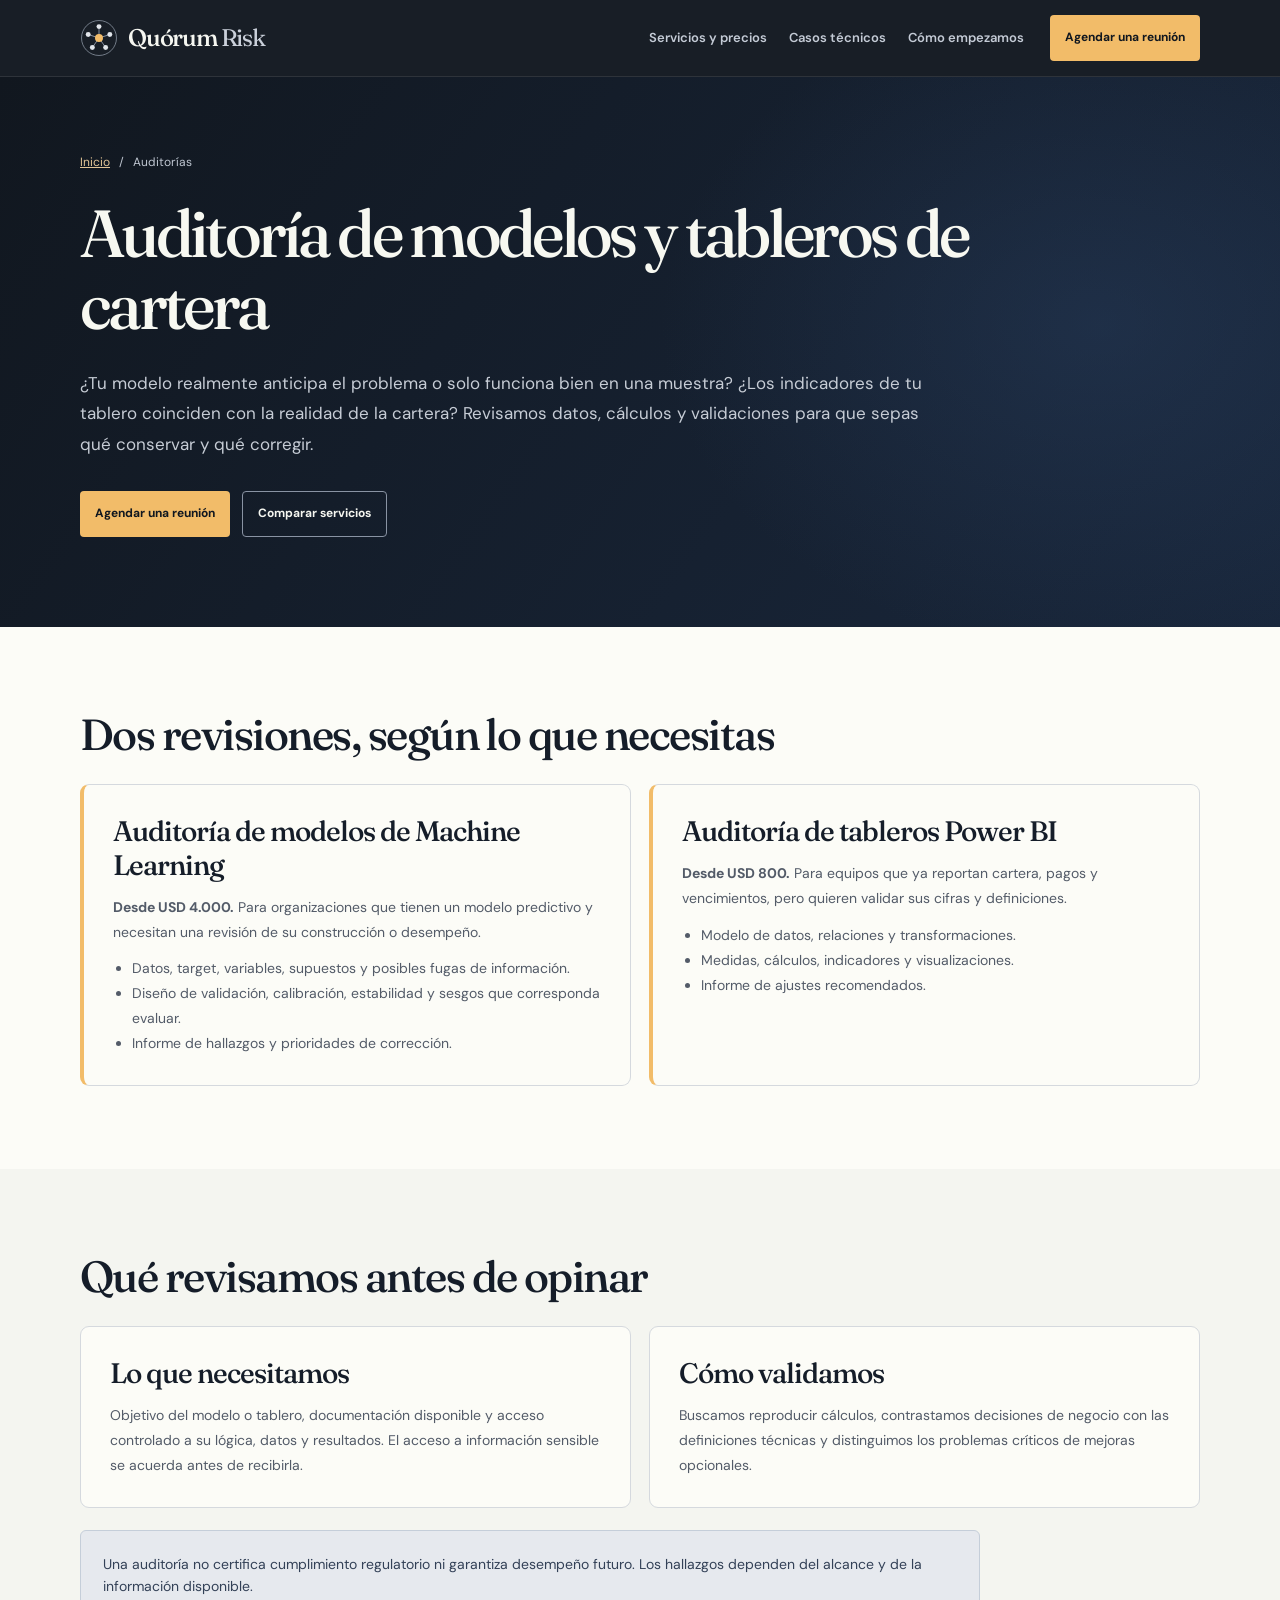
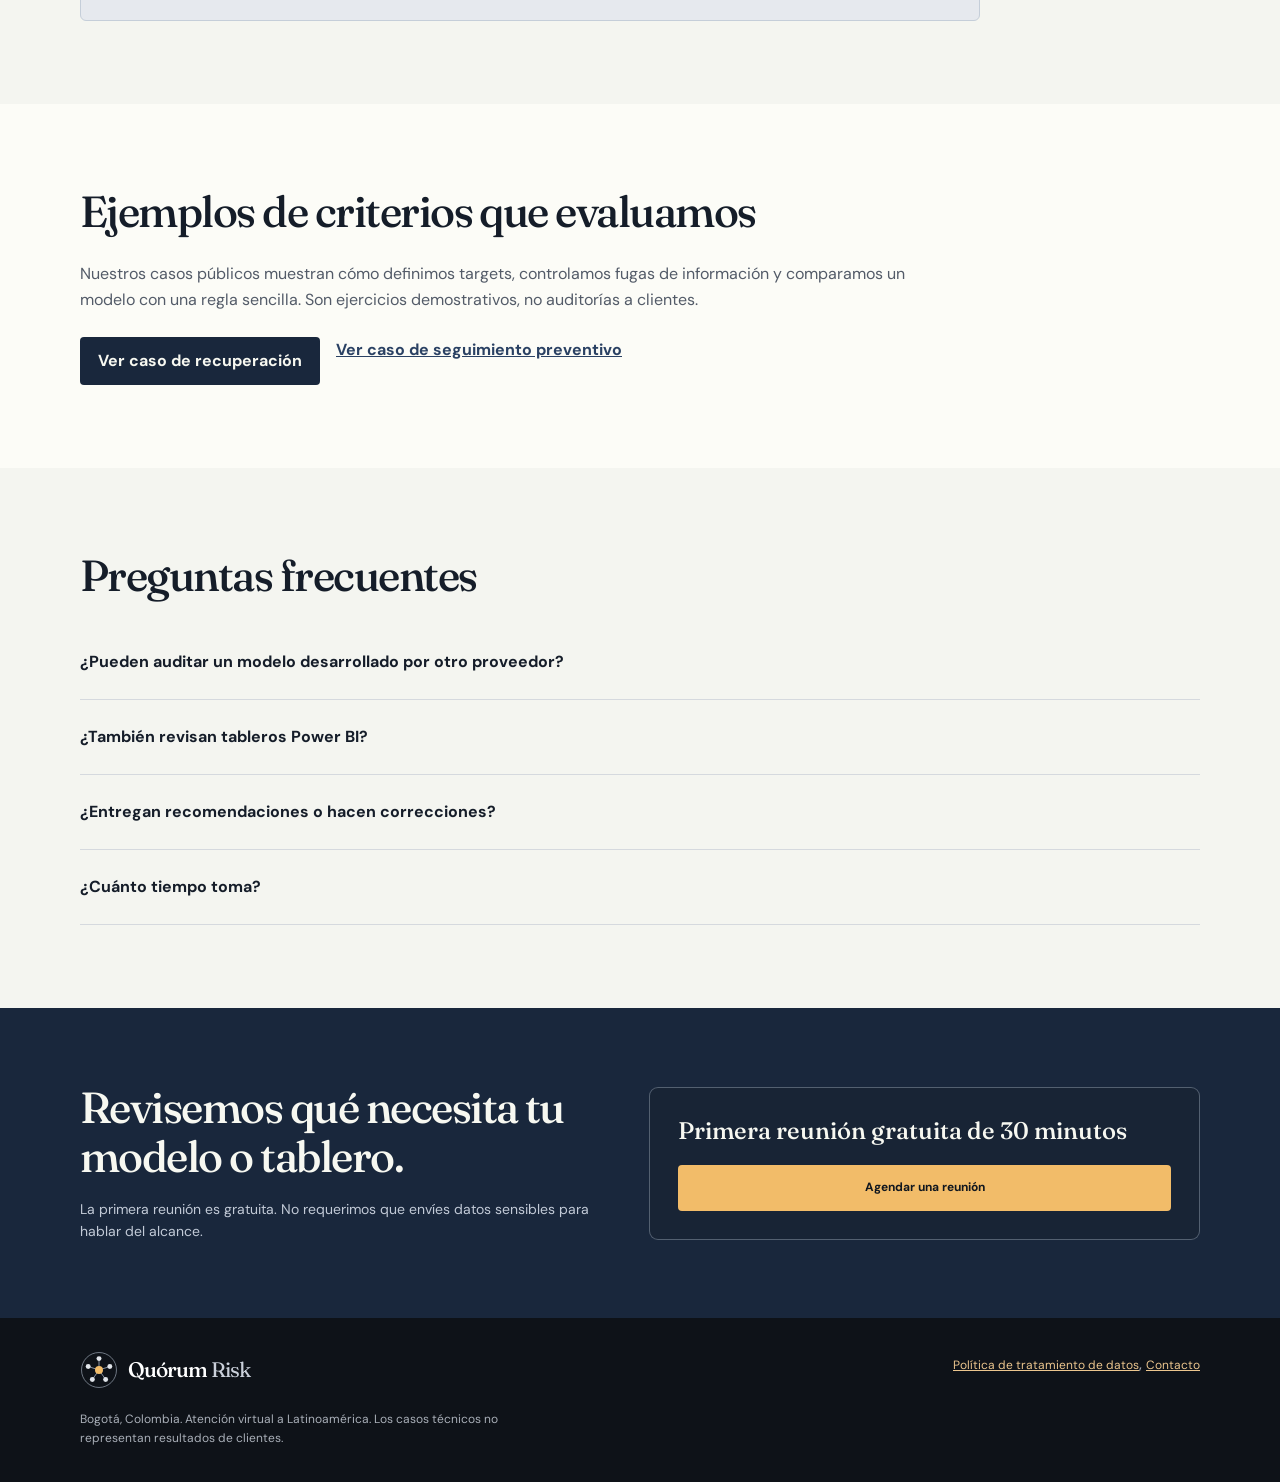
==== auditoria-de-modelos/index.html @ 506371ed "Actualizamos la web con servicios, precios y casos explicados" ====
<!doctype html>
<html lang="es">
<head>
  <meta charset="utf-8"><meta name="viewport" content="width=device-width,initial-scale=1"><meta name="theme-color" content="#11171f">
  <title>Auditoría de modelos de riesgo y Power BI | Quórum Risk</title>
  <meta name="description" content="Auditoría de modelos de Machine Learning y tableros Power BI: datos, supuestos, validación, cálculos e indicadores de cartera. Desde USD 800.">
  <link rel="canonical" href="https://quorumrisk.co/auditoria-de-modelos/"><link rel="stylesheet" href="/assets/secondary.css">
  <script type="application/ld+json">{"@context":"https://schema.org","@type":"Service","name":"Auditoría de modelos de riesgo y Power BI","serviceType":"Auditoría de modelos predictivos y tableros de cartera","provider":{"@type":"Organization","name":"Quórum Risk","url":"https://quorumrisk.co/"},"areaServed":"Latinoamérica","url":"https://quorumrisk.co/auditoria-de-modelos/"}</script>
</head>
<body>
  <header class="site-header"><div class="wrap header-content"><a class="logo" href="/"><img src="/assets/quorum-icon.svg" alt=""><span class="logo-text">Quórum <span>Risk</span></span></a><nav class="nav" aria-label="Navegación"><a href="/#soluciones">Servicios y precios</a><a href="/#casos">Casos técnicos</a><a href="/#como-empezamos">Cómo empezamos</a></nav><details class="mobile-nav"><summary>Menú</summary><nav aria-label="Navegación móvil"><a href="/#soluciones">Servicios y precios</a><a href="/#casos">Casos técnicos</a><a href="/#agenda">Agendar una reunión</a></nav></details><a class="header-cta" href="/#agenda">Agendar una reunión</a></div></header>
  <main>
    <section class="hero"><div class="wrap"><div class="breadcrumbs"><a href="/">Inicio</a><span>/</span><span>Auditorías</span></div><h1>Auditoría de modelos y tableros de cartera</h1><p class="lead">¿Tu modelo realmente anticipa el problema o solo funciona bien en una muestra? ¿Los indicadores de tu tablero coinciden con la realidad de la cartera? Revisamos datos, cálculos y validaciones para que sepas qué conservar y qué corregir.</p><div class="hero-actions"><a class="button" href="/#agenda">Agendar una reunión</a><a class="button button-outline" href="/#soluciones">Comparar servicios</a></div></div></section>
    <section class="section"><div class="wrap"><h2>Dos revisiones, según lo que necesitas</h2><div class="grid"><article class="panel accent" id="machine-learning"><h3>Auditoría de modelos de Machine Learning</h3><p><strong>Desde USD 4.000.</strong> Para organizaciones que tienen un modelo predictivo y necesitan una revisión de su construcción o desempeño.</p><ul><li>Datos, target, variables, supuestos y posibles fugas de información.</li><li>Diseño de validación, calibración, estabilidad y sesgos que corresponda evaluar.</li><li>Informe de hallazgos y prioridades de corrección.</li></ul></article><article class="panel accent" id="power-bi"><h3>Auditoría de tableros Power BI</h3><p><strong>Desde USD 800.</strong> Para equipos que ya reportan cartera, pagos y vencimientos, pero quieren validar sus cifras y definiciones.</p><ul><li>Modelo de datos, relaciones y transformaciones.</li><li>Medidas, cálculos, indicadores y visualizaciones.</li><li>Informe de ajustes recomendados.</li></ul></article></div></div></section>
    <section class="section"><div class="wrap"><h2>Qué revisamos antes de opinar</h2><div class="grid"><article class="panel"><h3>Lo que necesitamos</h3><p>Objetivo del modelo o tablero, documentación disponible y acceso controlado a su lógica, datos y resultados. El acceso a información sensible se acuerda antes de recibirla.</p></article><article class="panel"><h3>Cómo validamos</h3><p>Buscamos reproducir cálculos, contrastamos decisiones de negocio con las definiciones técnicas y distinguimos los problemas críticos de mejoras opcionales.</p></article></div><p class="note" style="margin-top:22px">Una auditoría no certifica cumplimiento regulatorio ni garantiza desempeño futuro. Los hallazgos dependen del alcance y de la información disponible.</p></div></section>
    <section class="section"><div class="wrap"><h2>Ejemplos de criterios que evaluamos</h2><p class="intro">Nuestros casos públicos muestran cómo definimos targets, controlamos fugas de información y comparamos un modelo con una regla sencilla. Son ejercicios demostrativos, no auditorías a clientes.</p><div class="case-links"><a href="/casos/recuperacion-de-cartera/">Ver caso de recuperación</a><a href="/casos/alerta-temprana/">Ver caso de seguimiento preventivo</a></div></div></section>
    <section class="section faq"><div class="wrap"><h2>Preguntas frecuentes</h2><details><summary>¿Pueden auditar un modelo desarrollado por otro proveedor?</summary><p>Sí. Necesitamos acordar acceso a la documentación, código y datos necesarios para una revisión útil.</p></details><details><summary>¿También revisan tableros Power BI?</summary><p>Sí. Podemos revisar medidas, relaciones, transformaciones y consistencia de indicadores.</p></details><details><summary>¿Entregan recomendaciones o hacen correcciones?</summary><p>La auditoría incluye un informe de hallazgos. La implementación de correcciones se acuerda como alcance adicional si la necesitas.</p></details><details><summary>¿Cuánto tiempo toma?</summary><p>Depende de la cantidad de modelos o tableros, documentación y complejidad. Lo definimos en la propuesta.</p></details></div></section>
    <section class="cta"><div class="wrap grid"><div><h2>Revisemos qué necesita tu modelo o tablero.</h2><p>La primera reunión es gratuita. No requerimos que envíes datos sensibles para hablar del alcance.</p></div><div class="action-panel"><strong>Primera reunión gratuita de 30 minutos</strong><a class="button" href="https://cal.com/quorumrisk" target="_blank" rel="noopener noreferrer">Agendar una reunión</a></div></div></section>
  </main>
  <footer class="footer"><div class="wrap"><div><a class="logo" href="/"><img src="/assets/quorum-icon.svg" alt=""><span class="logo-text">Quórum <span>Risk</span></span></a><p>Bogotá, Colombia. Atención virtual a Latinoamérica. Los casos técnicos no representan resultados de clientes.</p></div><div class="links"><a href="/privacidad/">Política de tratamiento de datos</a>, <a href="mailto:contacto@quorumrisk.co">Contacto</a></div></div></footer>
</body>
</html>
---- assets/secondary.css ----
@import url('https://fonts.googleapis.com/css2?family=DM+Sans:wght@400;500;600;700&family=Fraunces:opsz,wght@9..144,400;9..144,500;9..144,600&display=swap');
:root{--deep:#11171f;--pine:#19273c;--pine2:#2a4163;--paper:#f4f5f0;--surface:#fcfcf7;--line:#d5d9de;--ink:#151d29;--muted:#535b68;--gold:#f2bc69;--heading:'Fraunces',Georgia,serif;--body:'DM Sans',system-ui,sans-serif}
*{box-sizing:border-box}html{scroll-behavior:smooth}body{margin:0;color:var(--ink);background:var(--paper);font:16px/1.62 var(--body);-webkit-font-smoothing:antialiased}h1,h2,h3,p{margin:0}h1,h2,h3{font-family:var(--heading);font-weight:500;letter-spacing:-.035em}h1{font-size:clamp(2.8rem,5.2vw,5.2rem);line-height:1.08;letter-spacing:-.055em}h2{font-size:clamp(2rem,3.4vw,3.1rem);line-height:1.13}h3{font-size:clamp(1.35rem,2.2vw,1.9rem);line-height:1.2}a{color:inherit}a:focus-visible,summary:focus-visible{outline:3px solid var(--gold);outline-offset:4px}.wrap{width:min(1120px,calc(100% - 52px));margin:auto}
.site-header{position:sticky;top:0;z-index:30;background:#11171ff7;color:#f5f6f0;border-bottom:1px solid #ffffff18;backdrop-filter:blur(15px)}.header-content{min-height:76px;display:flex;gap:26px;align-items:center}.logo{display:inline-flex;align-items:center;gap:10px;text-decoration:none;white-space:nowrap}.logo img{width:38px;height:38px}.logo-text{font:500 24px/1.1 var(--heading);letter-spacing:-.05em}.logo-text span{color:#cad0da;font-weight:400}.nav{display:flex;gap:22px;margin-left:auto}.nav a{font-size:13px;color:#c4cbd6;font-weight:600;text-decoration:none}.nav a:hover{color:#fff}.header-cta,.button{display:inline-flex;align-items:center;justify-content:center;min-height:46px;padding:10px 15px;border-radius:4px;text-decoration:none;background:var(--gold);color:var(--deep);font-size:12px;font-weight:700;white-space:nowrap}.header-cta:hover,.button:hover{background:#ffd08a}.button-outline{color:#f5f6f0;background:transparent;border:1px solid #8993a3}.button-outline:hover{background:#ffffff17}.mobile-nav{display:none;position:relative}.mobile-nav summary{list-style:none;cursor:pointer;border:1px solid #8993a3;border-radius:4px;min-height:44px;padding:10px;color:#eef0f5;font-size:12px;display:flex;align-items:center}.mobile-nav summary::-webkit-details-marker{display:none}.mobile-nav nav{position:absolute;right:0;top:calc(100% + 12px);width:220px;background:var(--pine);padding:8px;border:1px solid #8993a3;border-radius:5px;box-shadow:0 20px 35px #0006}.mobile-nav nav a{display:block;padding:10px;color:white;font-size:13px;text-decoration:none}
.hero{position:relative;background:linear-gradient(125deg,var(--deep),#19273c);color:#f7f8f1;padding:76px 0 90px;overflow:hidden}.hero:after{content:"";pointer-events:none;position:absolute;inset:0;background:radial-gradient(ellipse 43% 75% at 86% 45%,#2b436660,transparent 80%)}.hero .wrap{position:relative;z-index:1}.breadcrumbs{display:flex;gap:9px;flex-wrap:wrap;color:#bfc6d1;font-size:12px;margin-bottom:26px}.breadcrumbs a{color:#e1c496}.hero h1{max-width:960px;margin-bottom:26px}.hero .lead{max-width:72ch;color:#c6ccd5;font-size:17px;line-height:1.78}.hero-actions{display:flex;flex-wrap:wrap;gap:12px;margin-top:32px}.hero .price{font-weight:700;color:var(--gold);margin-top:17px}.hero .micro{font-size:12px;color:#bbc4d0;margin-top:15px}
.section{padding:83px 0}.section:nth-of-type(even){background:var(--surface)}.section h2{margin-bottom:25px}.section .intro{max-width:77ch;color:var(--muted);margin-bottom:24px}.grid{display:grid;grid-template-columns:repeat(2,minmax(0,1fr));gap:18px}.panel{background:var(--surface);border:1px solid var(--line);padding:29px;border-radius:9px}.panel h3{margin-bottom:13px}.panel p,.panel li{font-size:14px;color:var(--muted);line-height:1.78}.panel ul{padding-left:19px;margin:12px 0 0}.panel p+p{margin-top:12px}.panel a{color:var(--pine2);font-weight:700}.accent{border-left:4px solid var(--gold)}.muted{color:var(--muted)}.note{background:#e6e9ee;border:1px solid #c5ced9;border-radius:6px;padding:22px;color:#334157;font-size:14px;max-width:90ch}.small{font-size:13px}.case-links{display:flex;gap:16px;flex-wrap:wrap;margin-top:18px}.case-links a{font-weight:700;color:var(--pine2)}.case-links a:first-child{background:var(--pine);color:#f7f8f1;text-decoration:none;padding:11px 18px;border-radius:4px;min-height:44px;display:inline-flex;align-items:center}.faq details{border-bottom:1px solid var(--line);padding:15px 0}.faq summary{min-height:44px;cursor:pointer;font-weight:700;display:flex;align-items:center}.faq details p{font-size:14px;color:var(--muted);max-width:80ch;padding-bottom:9px}.cta{background:var(--pine);color:#f7f8f1;padding:75px 0}.cta .grid{align-items:center}.cta p{color:#c2cad7;max-width:53ch;margin-top:16px;font-size:14px}.cta .action-panel{border:1px solid #939eaf7c;border-radius:9px;background:#182435;padding:28px}.cta .action-panel strong{font:500 24px var(--heading);display:block;margin-bottom:20px}.cta .action-panel a{width:100%}.footer{background:#0e1218;color:#a9afb8;padding:33px 0}.footer .wrap{display:flex;justify-content:space-between;gap:35px;align-items:flex-start}.footer .logo-text{font-size:21px;color:#fff}.footer p{font-size:12px;max-width:430px;margin-top:13px}.footer a{color:#ecc68e;font-size:12px}
@media(max-width:950px){.nav{display:none}.mobile-nav{display:block;margin-left:auto}.header-content{gap:12px}.grid{grid-template-columns:1fr}}
@media(max-width:580px){.wrap{width:calc(100% - 38px)}.header-content{gap:7px;min-height:68px}.logo img{width:30px;height:30px}.logo-text{font-size:19px}.header-cta{font-size:10px;padding:9px}.mobile-nav summary{font-size:11px;padding:9px}.hero{padding:58px 0 71px}.hero .lead{font-size:15px}.section{padding:64px 0}.panel{padding:22px}.footer .wrap{display:block}.footer .links{margin-top:22px}}
@media(max-width:350px){.header-cta{display:none}}
@media(prefers-reduced-motion:reduce){html{scroll-behavior:auto}}
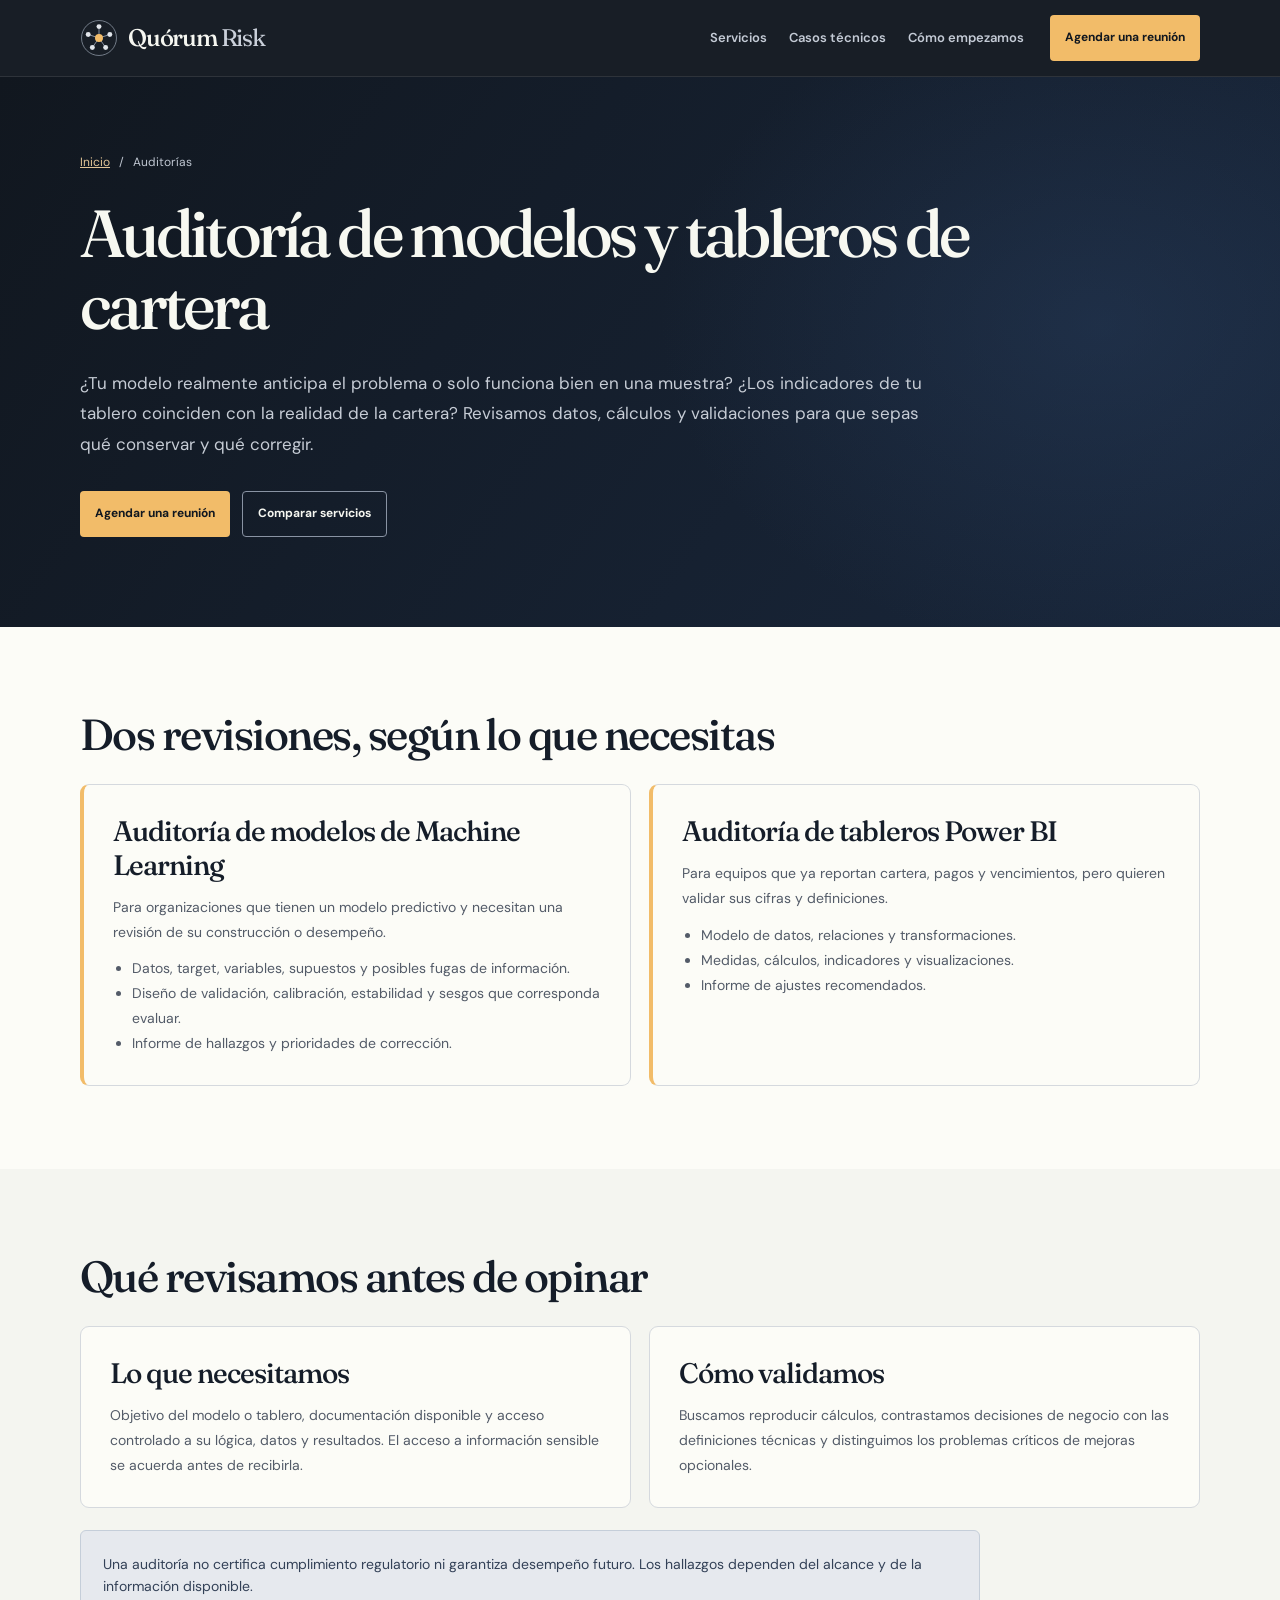
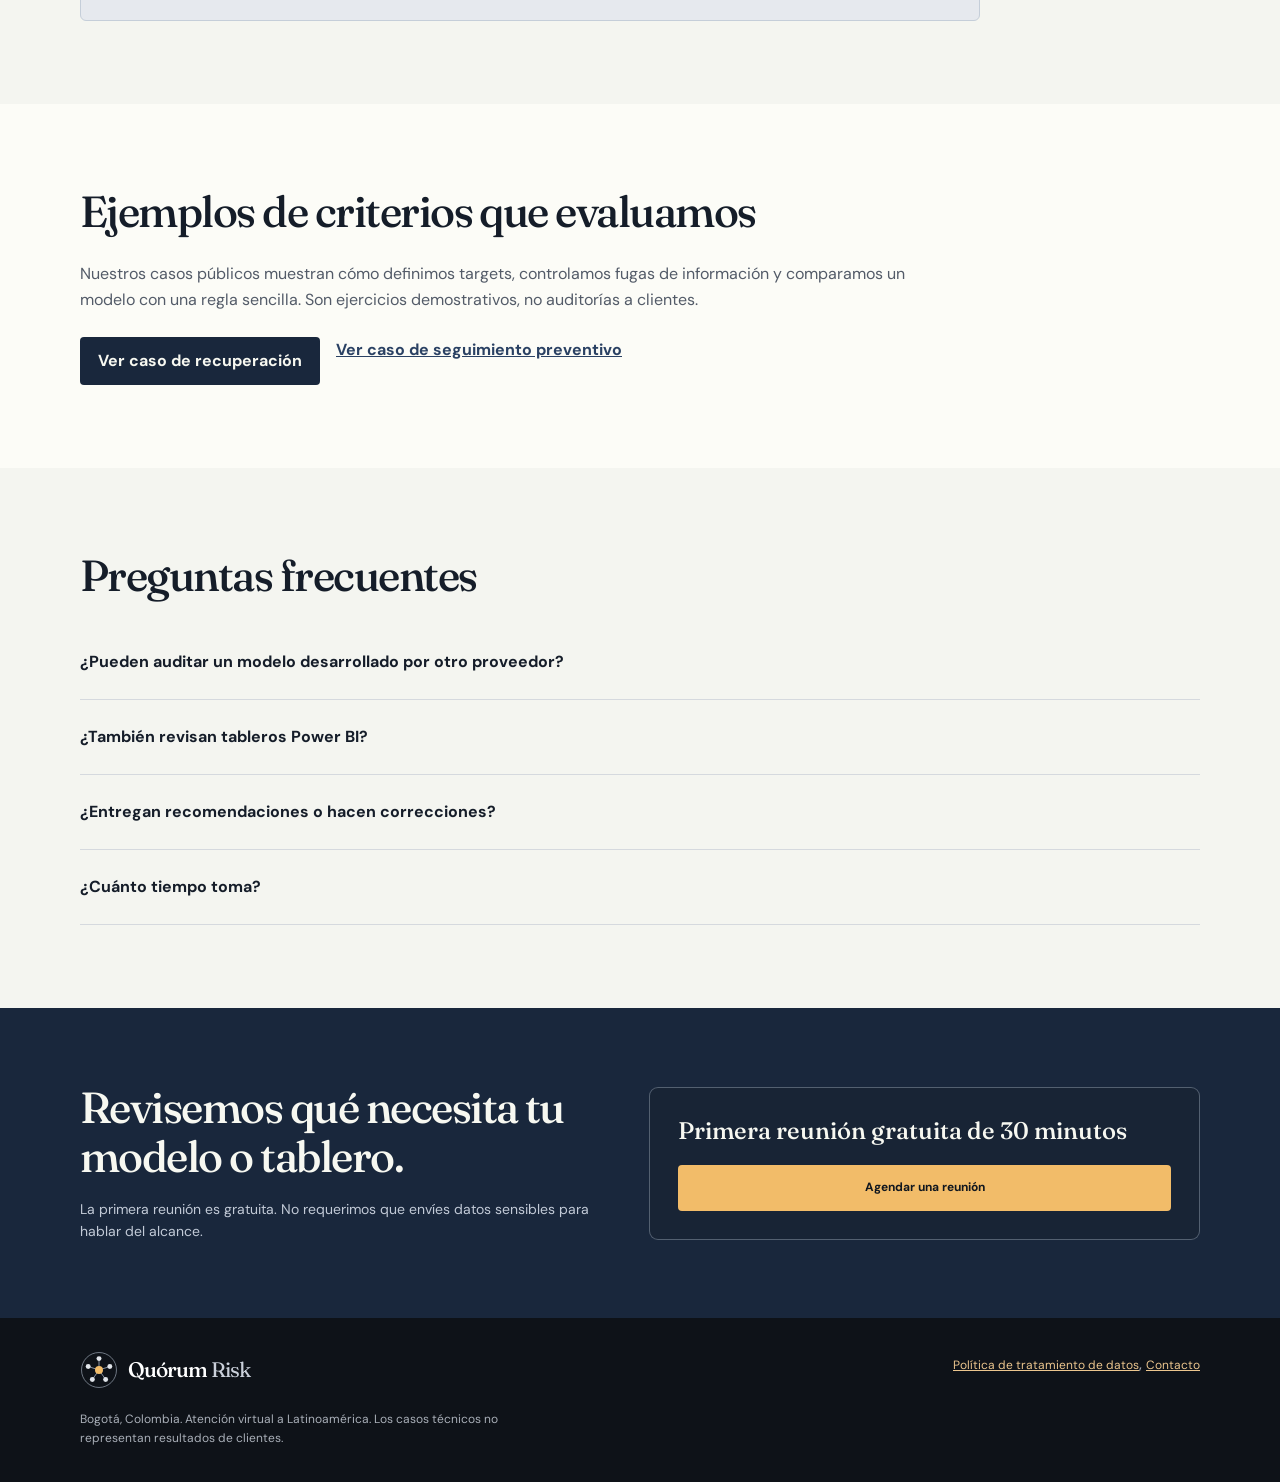
==== commit fa80fcbb: "Retirar precios públicos y actualizar navegación de servicios: auditoria-de-modelos/index.html" ====
--- a/auditoria-de-modelos/index.html
+++ b/auditoria-de-modelos/index.html
@@ -3,15 +3,15 @@
 <head>
   <meta charset="utf-8"><meta name="viewport" content="width=device-width,initial-scale=1"><meta name="theme-color" content="#11171f">
   <title>Auditoría de modelos de riesgo y Power BI | Quórum Risk</title>
-  <meta name="description" content="Auditoría de modelos de Machine Learning y tableros Power BI: datos, supuestos, validación, cálculos e indicadores de cartera. Desde USD 800.">
+  <meta name="description" content="Auditoría de modelos de Machine Learning y tableros Power BI: datos, supuestos, validación, cálculos e indicadores de cartera.">
   <link rel="canonical" href="https://quorumrisk.co/auditoria-de-modelos/"><link rel="stylesheet" href="/assets/secondary.css">
   <script type="application/ld+json">{"@context":"https://schema.org","@type":"Service","name":"Auditoría de modelos de riesgo y Power BI","serviceType":"Auditoría de modelos predictivos y tableros de cartera","provider":{"@type":"Organization","name":"Quórum Risk","url":"https://quorumrisk.co/"},"areaServed":"Latinoamérica","url":"https://quorumrisk.co/auditoria-de-modelos/"}</script>
 </head>
 <body>
-  <header class="site-header"><div class="wrap header-content"><a class="logo" href="/"><img src="/assets/quorum-icon.svg" alt=""><span class="logo-text">Quórum <span>Risk</span></span></a><nav class="nav" aria-label="Navegación"><a href="/#soluciones">Servicios y precios</a><a href="/#casos">Casos técnicos</a><a href="/#como-empezamos">Cómo empezamos</a></nav><details class="mobile-nav"><summary>Menú</summary><nav aria-label="Navegación móvil"><a href="/#soluciones">Servicios y precios</a><a href="/#casos">Casos técnicos</a><a href="/#agenda">Agendar una reunión</a></nav></details><a class="header-cta" href="/#agenda">Agendar una reunión</a></div></header>
+  <header class="site-header"><div class="wrap header-content"><a class="logo" href="/"><img src="/assets/quorum-icon.svg" alt=""><span class="logo-text">Quórum <span>Risk</span></span></a><nav class="nav" aria-label="Navegación"><a href="/#soluciones">Servicios</a><a href="/#casos">Casos técnicos</a><a href="/#como-empezamos">Cómo empezamos</a></nav><details class="mobile-nav"><summary>Menú</summary><nav aria-label="Navegación móvil"><a href="/#soluciones">Servicios</a><a href="/#casos">Casos técnicos</a><a href="https://cal.com/quorumrisk">Agendar una reunión</a></nav></details><a class="header-cta" href="https://cal.com/quorumrisk">Agendar una reunión</a></div></header>
   <main>
-    <section class="hero"><div class="wrap"><div class="breadcrumbs"><a href="/">Inicio</a><span>/</span><span>Auditorías</span></div><h1>Auditoría de modelos y tableros de cartera</h1><p class="lead">¿Tu modelo realmente anticipa el problema o solo funciona bien en una muestra? ¿Los indicadores de tu tablero coinciden con la realidad de la cartera? Revisamos datos, cálculos y validaciones para que sepas qué conservar y qué corregir.</p><div class="hero-actions"><a class="button" href="/#agenda">Agendar una reunión</a><a class="button button-outline" href="/#soluciones">Comparar servicios</a></div></div></section>
-    <section class="section"><div class="wrap"><h2>Dos revisiones, según lo que necesitas</h2><div class="grid"><article class="panel accent" id="machine-learning"><h3>Auditoría de modelos de Machine Learning</h3><p><strong>Desde USD 4.000.</strong> Para organizaciones que tienen un modelo predictivo y necesitan una revisión de su construcción o desempeño.</p><ul><li>Datos, target, variables, supuestos y posibles fugas de información.</li><li>Diseño de validación, calibración, estabilidad y sesgos que corresponda evaluar.</li><li>Informe de hallazgos y prioridades de corrección.</li></ul></article><article class="panel accent" id="power-bi"><h3>Auditoría de tableros Power BI</h3><p><strong>Desde USD 800.</strong> Para equipos que ya reportan cartera, pagos y vencimientos, pero quieren validar sus cifras y definiciones.</p><ul><li>Modelo de datos, relaciones y transformaciones.</li><li>Medidas, cálculos, indicadores y visualizaciones.</li><li>Informe de ajustes recomendados.</li></ul></article></div></div></section>
+    <section class="hero"><div class="wrap"><div class="breadcrumbs"><a href="/">Inicio</a><span>/</span><span>Auditorías</span></div><h1>Auditoría de modelos y tableros de cartera</h1><p class="lead">¿Tu modelo realmente anticipa el problema o solo funciona bien en una muestra? ¿Los indicadores de tu tablero coinciden con la realidad de la cartera? Revisamos datos, cálculos y validaciones para que sepas qué conservar y qué corregir.</p><div class="hero-actions"><a class="button" href="https://cal.com/quorumrisk">Agendar una reunión</a><a class="button button-outline" href="/#soluciones">Comparar servicios</a></div></div></section>
+    <section class="section"><div class="wrap"><h2>Dos revisiones, según lo que necesitas</h2><div class="grid"><article class="panel accent" id="machine-learning"><h3>Auditoría de modelos de Machine Learning</h3><p>Para organizaciones que tienen un modelo predictivo y necesitan una revisión de su construcción o desempeño.</p><ul><li>Datos, target, variables, supuestos y posibles fugas de información.</li><li>Diseño de validación, calibración, estabilidad y sesgos que corresponda evaluar.</li><li>Informe de hallazgos y prioridades de corrección.</li></ul></article><article class="panel accent" id="power-bi"><h3>Auditoría de tableros Power BI</h3><p>Para equipos que ya reportan cartera, pagos y vencimientos, pero quieren validar sus cifras y definiciones.</p><ul><li>Modelo de datos, relaciones y transformaciones.</li><li>Medidas, cálculos, indicadores y visualizaciones.</li><li>Informe de ajustes recomendados.</li></ul></article></div></div></section>
     <section class="section"><div class="wrap"><h2>Qué revisamos antes de opinar</h2><div class="grid"><article class="panel"><h3>Lo que necesitamos</h3><p>Objetivo del modelo o tablero, documentación disponible y acceso controlado a su lógica, datos y resultados. El acceso a información sensible se acuerda antes de recibirla.</p></article><article class="panel"><h3>Cómo validamos</h3><p>Buscamos reproducir cálculos, contrastamos decisiones de negocio con las definiciones técnicas y distinguimos los problemas críticos de mejoras opcionales.</p></article></div><p class="note" style="margin-top:22px">Una auditoría no certifica cumplimiento regulatorio ni garantiza desempeño futuro. Los hallazgos dependen del alcance y de la información disponible.</p></div></section>
     <section class="section"><div class="wrap"><h2>Ejemplos de criterios que evaluamos</h2><p class="intro">Nuestros casos públicos muestran cómo definimos targets, controlamos fugas de información y comparamos un modelo con una regla sencilla. Son ejercicios demostrativos, no auditorías a clientes.</p><div class="case-links"><a href="/casos/recuperacion-de-cartera/">Ver caso de recuperación</a><a href="/casos/alerta-temprana/">Ver caso de seguimiento preventivo</a></div></div></section>
     <section class="section faq"><div class="wrap"><h2>Preguntas frecuentes</h2><details><summary>¿Pueden auditar un modelo desarrollado por otro proveedor?</summary><p>Sí. Necesitamos acordar acceso a la documentación, código y datos necesarios para una revisión útil.</p></details><details><summary>¿También revisan tableros Power BI?</summary><p>Sí. Podemos revisar medidas, relaciones, transformaciones y consistencia de indicadores.</p></details><details><summary>¿Entregan recomendaciones o hacen correcciones?</summary><p>La auditoría incluye un informe de hallazgos. La implementación de correcciones se acuerda como alcance adicional si la necesitas.</p></details><details><summary>¿Cuánto tiempo toma?</summary><p>Depende de la cantidad de modelos o tableros, documentación y complejidad. Lo definimos en la propuesta.</p></details></div></section>
